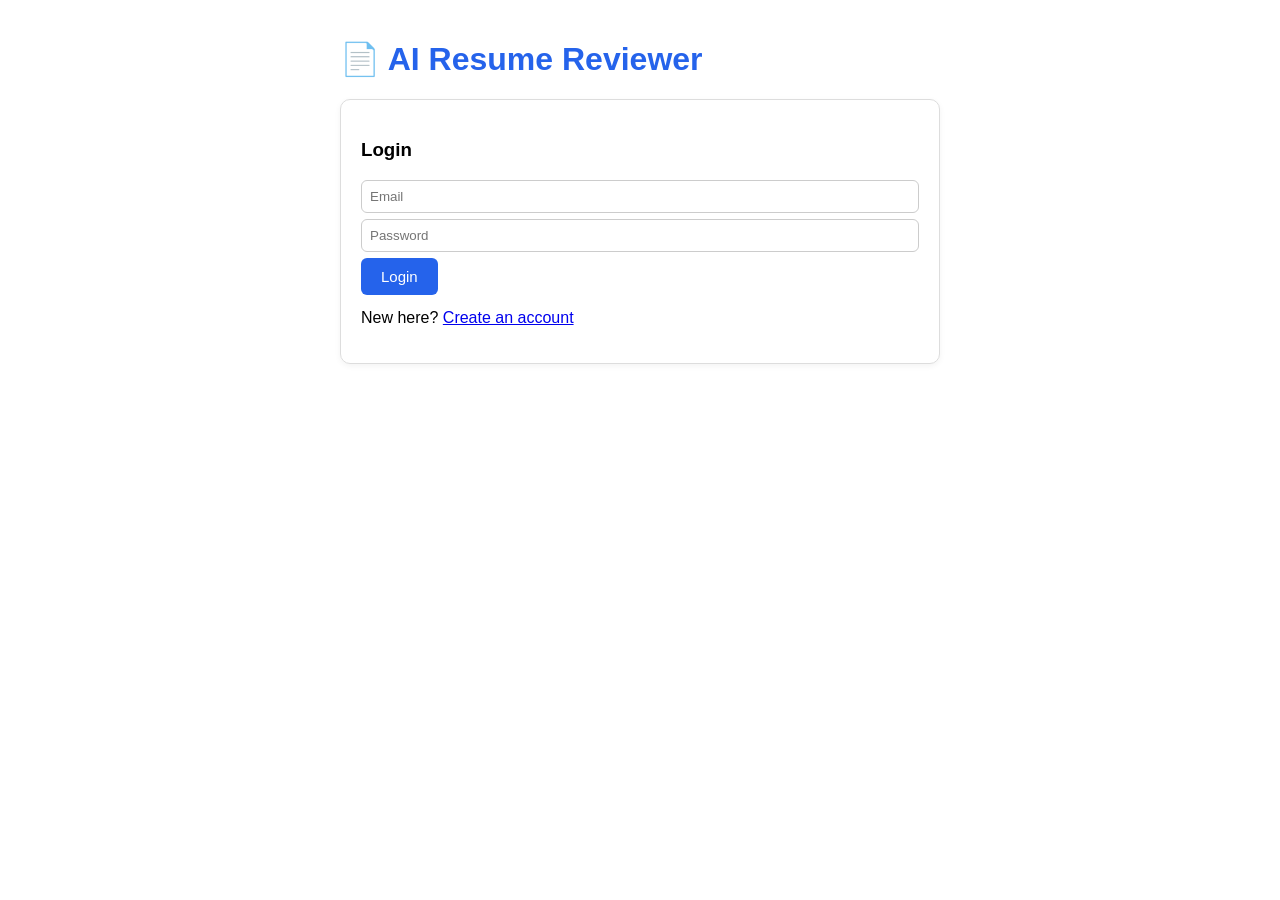
==== frontend/login.html @ 59f7800d "Add rule-based resume reviewer and per-user data isolation - analyze.py: free rule-based resume scor" ====
<!DOCTYPE html>
  <html lang="en">
  <head>
    <meta charset="UTF-8" />
    <title>Login - AI Resume Reviewer</title>
    <link rel="stylesheet" href="style.css" />
  </head>
  <body>
    <h1>📄 AI Resume Reviewer</h1>

    <div class="card">
      <h3>Login</h3>
      <input type="email" id="email" placeholder="Email" />
      <input type="password" id="password" placeholder="Password" />
      <button onclick="login()">Login</button>
      <div id="authStatus"></div>
      <p style="margin-top:14px;">New here? <a href="signup.html">Create an account</a></p>
    </div>

    <script>
      const API = "http://127.0.0.1:8000";

      if (localStorage.getItem("token")) {
        window.location.href = "dashboard.html";
      }

      async function login() {
        const email = document.getElementById("email").value;
        const password = document.getElementById("password").value;
        const authStatus = document.getElementById("authStatus");

        const form = new URLSearchParams();
        form.append("username", email);
        form.append("password", password);

        const res = await fetch(`${API}/login`, {
          method: "POST",
          headers: { "Content-Type": "application/x-www-form-urlencoded" },
          body: form,
        });

        if (res.ok) {
          const data = await res.json();
          localStorage.setItem("token", data.access_token);
          window.location.href = "dashboard.html";
        } else {
          authStatus.textContent = "❌ Invalid email or password";
        }
      }
    </script>
  </body>
  </html>
---- frontend/style.css ----
body { font-family: Arial, sans-serif; max-width: 600px; margin: 40px auto; padding: 0 20px; }

h1 { color: #2563eb; }

.card { border: 1px solid #ddd; border-radius: 10px; padding: 20px; margin-top: 20px; box-shadow: 0 2px 6px rgba(0,0,0,0.05); }


  /* Default (blue) button */
button { background: #2563eb; color: white; border: none; padding: 10px 20px; border-radius: 6px; cursor: pointer; font-size: 15px;}

 /* Hover ONLY when the button is enabled */
button:hover:not(:disabled) { background: #1d4ed8; }

/* Disabled = grey, stays grey even on hover, not clickable */
button:disabled { background: #9ca3af; cursor: not-allowed; }

/* Green button (signup) */
.btn-green { background: #16a34a; }
.btn-green:hover:not(:disabled) { background: #15803d; }



input[type=email], input[type=password], input[type=text] { display:block; width:100%; padding:8px; margin:6px 0; border:1px solid #ccc;
border-radius:6px; box-sizing:border-box; }

.stat { display: flex; justify-content: space-between; padding: 6px 0; border-bottom: 1px solid #eee; }

.preview { background: #f8fafc; padding: 12px; border-radius: 6px; white-space: pre-wrap; font-size: 13px; max-height: 200px;
overflow-y: auto; }

#status, #authStatus { margin-top: 12px; color: #666; }

.row { display:flex; gap:10px; }

.error { color: #dc2626; font-size: 13px; margin: 2px 0 8px; min-height: 16px; }
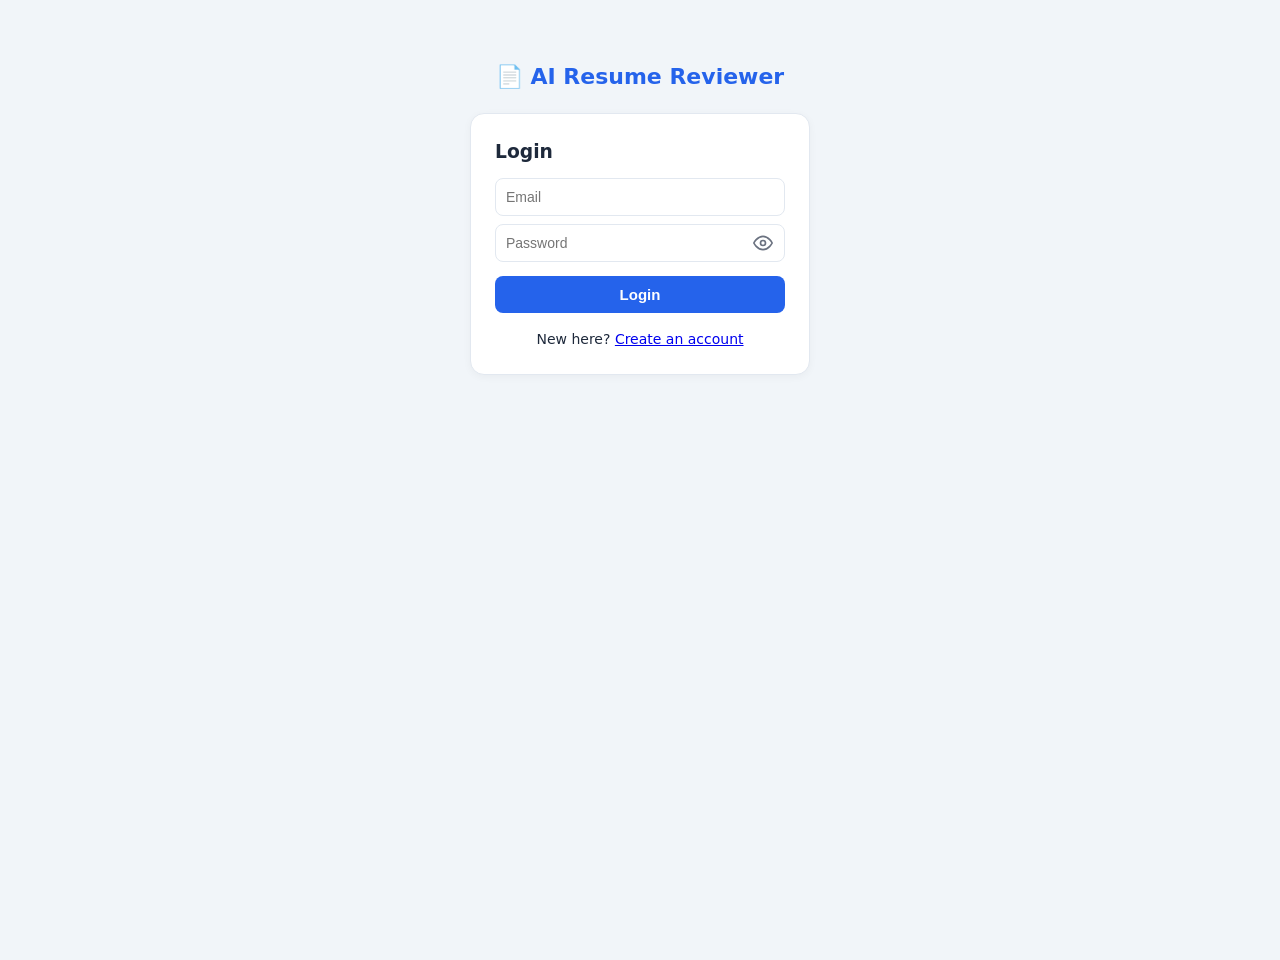
==== commit 5e1cc852: "Redesign UI: score ring dashboard, centered auth pages, toast notifications - Add circular SVG score" ====
--- a/frontend/login.html
+++ b/frontend/login.html
@@ -1,38 +1,94 @@
- <!DOCTYPE html>
-  <html lang="en">
-  <head>
-    <meta charset="UTF-8" />
-    <title>Login - AI Resume Reviewer</title>
-    <link rel="stylesheet" href="style.css" />
-  </head>
-  <body>
-    <h1>📄 AI Resume Reviewer</h1>
+<!DOCTYPE html>
+<html lang="en">
+<head>
+  <meta charset="UTF-8" />
+  <meta name="viewport" content="width=device-width, initial-scale=1.0" />
+  <title>Login - AI Resume Reviewer</title>
+  <link rel="stylesheet" href="style.css" />
+</head>
+<body>
+
+  <!-- Toast element (sits invisible until showToast() is called) -->
+  <div id="toast" class="toast"></div>
+
+  <div class="auth-wrap">
+    <h1 style="text-align:center; color:var(--blue); font-size:22px; margin-bottom:20px;">
+      📄 AI Resume Reviewer
+    </h1>
 
     <div class="card">
       <h3>Login</h3>
+
       <input type="email" id="email" placeholder="Email" />
-      <input type="password" id="password" placeholder="Password" />
-      <button onclick="login()">Login</button>
-      <div id="authStatus"></div>
-      <p style="margin-top:14px;">New here? <a href="signup.html">Create an account</a></p>
+
+      <div style="position:relative;">
+        <input type="password" id="password" placeholder="Password" style="padding-right:42px;" />
+        <span id="togglePass" onclick="togglePassword()"
+        style="position:absolute; right:12px; top:50%; transform:translateY(-50%); cursor:pointer; color:#6b7280;
+        display:flex;"></span>
+      </div>
+
+      <button onclick="login()" style="width:100%; margin-top:6px;">Login</button>
+      <div id="authStatus" style="margin-top:12px; font-size:14px; color:var(--muted);"></div>
+
+      <p style="margin-top:16px; text-align:center; font-size:14px;">
+        New here? <a href="signup.html">Create an account</a>
+      </p>
     </div>
+  </div>
 
-    <script>
-      const API = "http://127.0.0.1:8000";
+  <script>
+    const API = "http://127.0.0.1:8000";
 
-      if (localStorage.getItem("token")) {
-        window.location.href = "dashboard.html";
+    // --- Reusable toast: showToast("message", "success" | "error" | "info") ---
+    function showToast(message, type = "info", duration = 2500) {
+      const toast = document.getElementById("toast");
+      toast.textContent = message;
+      toast.className = "toast " + type;   // reset + apply color type
+      void toast.offsetWidth;              // force reflow so the animation restarts
+      toast.classList.add("show");
+      setTimeout(() => toast.classList.remove("show"), duration);
+    }
+
+    if (localStorage.getItem("token")) {
+      window.location.href = "dashboard.html";
+    }
+
+    // Show a one-time "flash" message (e.g. after logout) as a toast, then clear it
+    const flash = localStorage.getItem("flash");
+    if (flash) {
+      showToast(flash, "success");
+      localStorage.removeItem("flash");
+    }
+
+    const passInput  = document.getElementById("password");
+    const togglePass = document.getElementById("togglePass");
+
+    const eyeIcon = `<svg xmlns="http://www.w3.org/2000/svg" width="20" height="20" viewBox="0 0 24 24" fill="none" stroke="currentColor" stroke-width="2" stroke-linecap="round" stroke-linejoin="round"><path d="M1 12s4-8 11-8 11 8 11 8-4 8-11 8-11-8-11-8z"></path><circle cx="12" cy="12" r="3"></circle></svg>`;
+    const eyeOffIcon = `<svg xmlns="http://www.w3.org/2000/svg" width="20" height="20" viewBox="0 0 24 24" fill="none" stroke="currentColor" stroke-width="2" stroke-linecap="round" stroke-linejoin="round"><path d="M17.94 17.94A10.07 10.07 0 0 1 12 20c-7 0-11-8-11-8a18.45 18.45 0 0 1 5.06-5.94M9.9 4.24A9.12 9.12 0 0 1 12 4c7 0 11 8 11 8a18.5 18.5 0 0 1-2.16 3.19m-6.72-1.07a3 3 0 1 1-4.24-4.24"></path><line x1="1" y1="1" x2="23" y2="23"></line></svg>`;
+
+    togglePass.innerHTML = eyeIcon;
+
+    function togglePassword() {
+      if (passInput.type === "password") {
+        passInput.type = "text";
+        togglePass.innerHTML = eyeOffIcon;
+      } else {
+        passInput.type = "password";
+        togglePass.innerHTML = eyeIcon;
       }
+    }
 
-      async function login() {
-        const email = document.getElementById("email").value;
-        const password = document.getElementById("password").value;
-        const authStatus = document.getElementById("authStatus");
+    async function login() {
+      const email = document.getElementById("email").value;
+      const password = passInput.value;
+      const authStatus = document.getElementById("authStatus");
 
-        const form = new URLSearchParams();
-        form.append("username", email);
-        form.append("password", password);
+      const form = new URLSearchParams();
+      form.append("username", email);
+      form.append("password", password);
 
+      try {
         const res = await fetch(`${API}/login`, {
           method: "POST",
           headers: { "Content-Type": "application/x-www-form-urlencoded" },
@@ -42,11 +98,15 @@
         if (res.ok) {
           const data = await res.json();
           localStorage.setItem("token", data.access_token);
-          window.location.href = "dashboard.html";
+          showToast("✅ Login successful!", "success");
+          setTimeout(() => { window.location.href = "dashboard.html"; }, 1000);
         } else {
-          authStatus.textContent = "❌ Invalid email or password";
+          showToast("❌ Invalid email or password", "error");
         }
+      } catch (e) {
+        showToast("❌ Could not reach the server. Is it running?", "error");
       }
-    </script>
-  </body>
-  </html>+    }
+  </script>
+</body>
+</html>
--- a/frontend/style.css
+++ b/frontend/style.css
@@ -1,35 +1,237 @@
-body { font-family: Arial, sans-serif; max-width: 600px; margin: 40px auto; padding: 0 20px; }
-
-h1 { color: #2563eb; }
-
-.card { border: 1px solid #ddd; border-radius: 10px; padding: 20px; margin-top: 20px; box-shadow: 0 2px 6px rgba(0,0,0,0.05); }
-
-
-  /* Default (blue) button */
-button { background: #2563eb; color: white; border: none; padding: 10px 20px; border-radius: 6px; cursor: pointer; font-size: 15px;}
-
- /* Hover ONLY when the button is enabled */
-button:hover:not(:disabled) { background: #1d4ed8; }
-
-/* Disabled = grey, stays grey even on hover, not clickable */
+/* ===== Base / Reset ===== */
+* { margin: 0; padding: 0; box-sizing: border-box; }
+
+:root {
+  --blue: #2563eb;
+  --blue-dark: #1d4ed8;
+  --green: #16a34a;
+  --red: #dc2626;
+  --orange: #f59e0b;
+  --bg: #f1f5f9;
+  --card: #ffffff;
+  --text: #1e293b;
+  --muted: #64748b;
+  --border: #e2e8f0;
+}
+
+body {
+  font-family: 'Segoe UI', system-ui, -apple-system, Arial, sans-serif;
+  background: var(--bg);
+  color: var(--text);
+  line-height: 1.5;
+  min-height: 100vh;
+}
+
+/* ===== Top navigation bar ===== */
+.navbar {
+  background: var(--card);
+  border-bottom: 1px solid var(--border);
+  padding: 14px 28px;
+  display: flex;
+  align-items: center;
+  justify-content: space-between;
+  position: sticky;
+  top: 0;
+  z-index: 10;
+  box-shadow: 0 1px 3px rgba(0,0,0,0.04);
+}
+.navbar .brand {
+  font-size: 20px;
+  font-weight: 700;
+  color: var(--blue);
+  display: flex;
+  align-items: center;
+  gap: 8px;
+}
+
+/* ===== Page container ===== */
+.container {
+  max-width: 860px;
+  margin: 28px auto;
+  padding: 0 20px;
+}
+
+/* ===== Cards ===== */
+.card {
+  background: var(--card);
+  border: 1px solid var(--border);
+  border-radius: 14px;
+  padding: 24px;
+  margin-bottom: 20px;
+  box-shadow: 0 2px 8px rgba(0,0,0,0.04);
+}
+.card h2, .card h3 { margin-bottom: 12px; }
+
+/* ===== Upload area ===== */
+.upload-card { text-align: center; }
+.upload-card h2 { font-size: 18px; }
+.upload-card p { color: var(--muted); margin-bottom: 16px; }
+.upload-row {
+  display: flex;
+  gap: 10px;
+  justify-content: center;
+  align-items: center;
+  flex-wrap: wrap;
+}
+input[type="file"] {
+  border: 1px solid var(--border);
+  border-radius: 8px;
+  padding: 8px 10px;
+  background: #f8fafc;
+  cursor: pointer;
+}
+
+/* ===== Buttons ===== */
+button {
+  background: var(--blue);
+  color: #fff;
+  border: none;
+  padding: 10px 22px;
+  border-radius: 8px;
+  font-size: 15px;
+  font-weight: 600;
+  cursor: pointer;
+  transition: background 0.15s ease, transform 0.05s ease;
+}
+button:hover:not(:disabled) { background: var(--blue-dark); }
+button:active:not(:disabled) { transform: translateY(1px); }
 button:disabled { background: #9ca3af; cursor: not-allowed; }
-
-/* Green button (signup) */
-.btn-green { background: #16a34a; }
-.btn-green:hover:not(:disabled) { background: #15803d; }
-
-
-
-input[type=email], input[type=password], input[type=text] { display:block; width:100%; padding:8px; margin:6px 0; border:1px solid #ccc;
-border-radius:6px; box-sizing:border-box; }
-
-.stat { display: flex; justify-content: space-between; padding: 6px 0; border-bottom: 1px solid #eee; }
-
-.preview { background: #f8fafc; padding: 12px; border-radius: 6px; white-space: pre-wrap; font-size: 13px; max-height: 200px;
-overflow-y: auto; }
-
-#status, #authStatus { margin-top: 12px; color: #666; }
-
-.row { display:flex; gap:10px; }
-
-.error { color: #dc2626; font-size: 13px; margin: 2px 0 8px; min-height: 16px; }+.btn-grey { background: #64748b; padding: 6px 14px; font-size: 13px; }
+.btn-grey:hover:not(:disabled) { background: #475569; }
+.btn-red { background: var(--red); padding: 7px 16px; font-size: 13px; }
+.btn-red:hover:not(:disabled) { background: #b91c1c; }
+
+/* ===== Status text ===== */
+#status { margin-top: 14px; color: var(--muted); min-height: 22px; font-size: 14px; }
+
+/* ===== Score ring (hero) ===== */
+.score-hero {
+  display: flex;
+  align-items: center;
+  gap: 28px;
+  flex-wrap: wrap;
+  justify-content: center;
+}
+.ring-wrap { position: relative; width: 150px; height: 150px; flex-shrink: 0; }
+.ring-wrap svg { transform: rotate(-90deg); }
+.ring-bg { fill: none; stroke: #eef2f7; stroke-width: 12; }
+.ring-fg {
+  fill: none;
+  stroke-width: 12;
+  stroke-linecap: round;
+  transition: stroke-dashoffset 1s ease;
+}
+.ring-label {
+  position: absolute;
+  inset: 0;
+  display: flex;
+  flex-direction: column;
+  align-items: center;
+  justify-content: center;
+}
+.ring-label .num { font-size: 36px; font-weight: 700; }
+.ring-label .max { font-size: 13px; color: var(--muted); }
+.score-text { text-align: left; }
+.score-text h3 { font-size: 20px; margin-bottom: 4px; }
+.score-text p { color: var(--muted); font-size: 14px; }
+
+/* ===== Stats row ===== */
+.stats-grid {
+  display: grid;
+  grid-template-columns: repeat(3, 1fr);
+  gap: 12px;
+}
+.stat-box {
+  background: #f8fafc;
+  border: 1px solid var(--border);
+  border-radius: 10px;
+  padding: 14px;
+  text-align: center;
+}
+.stat-box .val { font-size: 22px; font-weight: 700; color: var(--blue); }
+.stat-box .lbl { font-size: 12px; color: var(--muted); text-transform: uppercase; letter-spacing: 0.5px; }
+
+/* ===== Good / Improve two-column ===== */
+.feedback-grid {
+  display: grid;
+  grid-template-columns: 1fr 1fr;
+  gap: 20px;
+}
+.feedback-col h4 {
+  font-size: 15px;
+  margin-bottom: 10px;
+  padding-bottom: 6px;
+  border-bottom: 2px solid var(--border);
+}
+.feedback-col.good h4 { color: var(--green); }
+.feedback-col.improve h4 { color: var(--red); }
+.feedback-col ul { list-style: none; }
+.feedback-col li {
+  padding: 7px 0;
+  font-size: 14px;
+  border-bottom: 1px solid #f1f5f9;
+}
+
+/* ===== Saved resumes list ===== */
+.resume-item {
+  display: flex;
+  justify-content: space-between;
+  align-items: center;
+  padding: 14px 18px;
+  border: 1px solid var(--border);
+  border-radius: 10px;
+  margin-bottom: 10px;
+  background: var(--card);
+}
+.resume-item small { color: var(--muted); }
+.empty { color: var(--muted); text-align: center; padding: 20px; }
+
+/* ===== Auth pages (login / signup) ===== */
+.auth-wrap {
+  max-width: 380px;
+  margin: 60px auto;
+  padding: 0 20px;
+}
+input[type="email"], input[type="password"], input[type="text"] {
+  display: block;
+  width: 100%;
+  padding: 10px;
+  margin: 8px 0;
+  border: 1px solid var(--border);
+  border-radius: 8px;
+  box-sizing: border-box;
+  font-size: 14px;
+}
+.error { color: var(--red); font-size: 13px; margin: 2px 0 8px; min-height: 16px; }
+
+/* ===== Toast / Snackbar ===== */
+.toast {
+  position: fixed;
+  top: 24px;
+  left: 50%;
+  transform: translateX(-50%) translateY(-20px);
+  background: #1e293b;
+  color: #fff;
+  padding: 13px 22px;
+  border-radius: 10px;
+  font-size: 14px;
+  font-weight: 500;
+  box-shadow: 0 6px 20px rgba(0,0,0,0.18);
+  opacity: 0;
+  pointer-events: none;
+  transition: opacity 0.3s ease, transform 0.3s ease;
+  z-index: 1000;
+}
+.toast.show {
+  opacity: 1;
+  transform: translateX(-50%) translateY(0);
+}
+.toast.success { background: #16a34a; }
+.toast.error   { background: #dc2626; }
+.toast.info    { background: #2563eb; }
+
+/* ===== Responsive ===== */
+@media (max-width: 640px) {
+  .feedback-grid, .stats-grid { grid-template-columns: 1fr; }
+  .score-text { text-align: center; }
+}
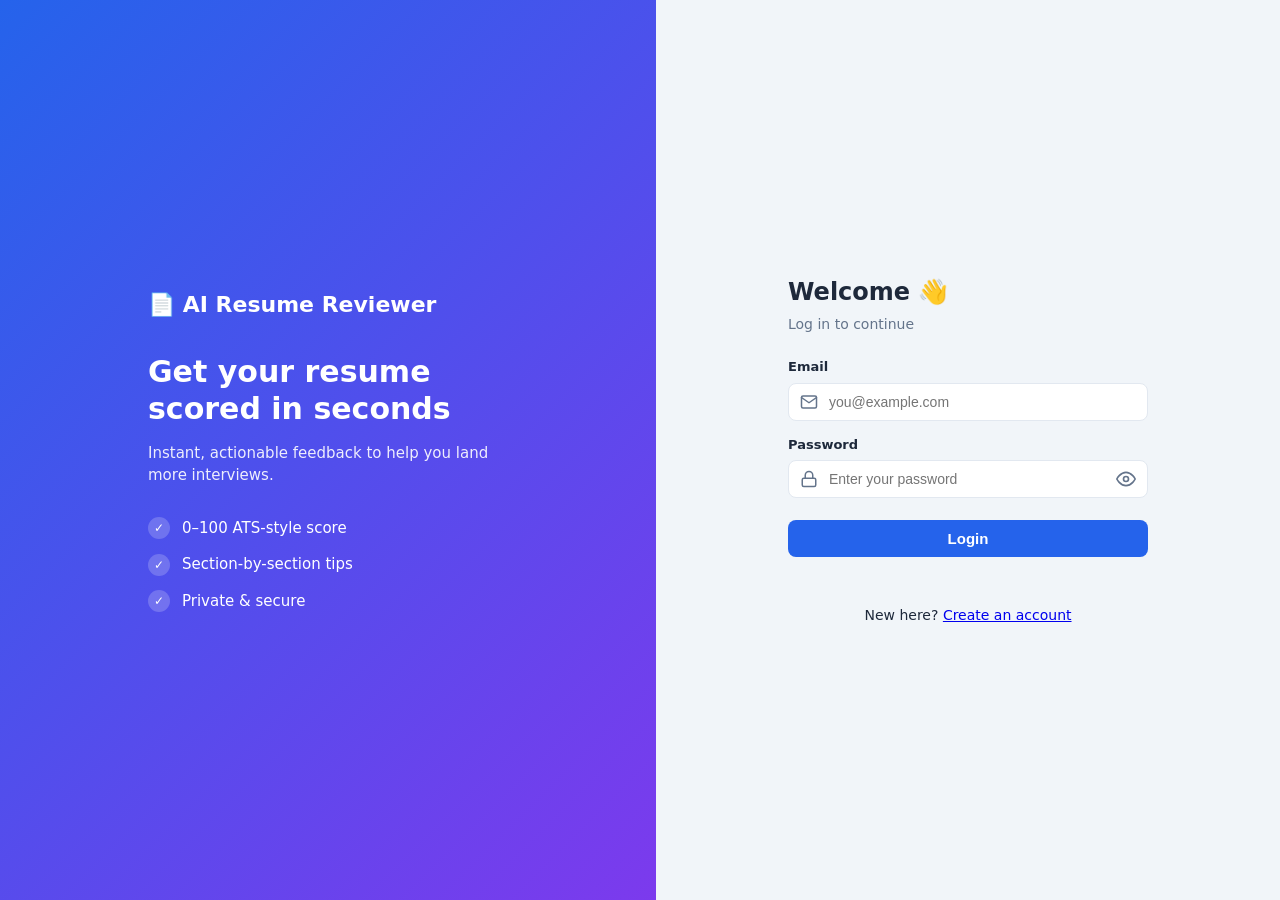
==== commit dea79ec6: "feat(auth): redesign login & signup with split-screen branded layout - Add gradient brand panel with" ====
--- a/frontend/login.html
+++ b/frontend/login.html
@@ -11,34 +11,56 @@
   <!-- Toast element (sits invisible until showToast() is called) -->
   <div id="toast" class="toast"></div>
 
-  <div class="auth-wrap">
-    <h1 style="text-align:center; color:var(--blue); font-size:22px; margin-bottom:20px;">
-      📄 AI Resume Reviewer
-    </h1>
+  <div class="auth-split">
 
-    <div class="card">
-      <h3>Login</h3>
+    <!-- ===== Left: branded panel ===== -->
+    <aside class="auth-brand">
+      <div class="auth-brand-inner">
+        <div class="auth-logo">📄 AI Resume Reviewer</div>
+        <h2 class="auth-tagline">Get your resume scored in seconds</h2>
+        <p class="auth-sub">Instant, actionable feedback to help you land more interviews.</p>
+        <ul class="auth-features">
+          <li>0–100 ATS-style score</li>
+          <li>Section-by-section tips</li>
+          <li>Private &amp; secure</li>
+        </ul>
+      </div>
+    </aside>
 
-      <input type="email" id="email" placeholder="Email" />
+    <!-- ===== Right: login form ===== -->
+    <main class="auth-form-side">
+      <div class="auth-form-box">
+        <h3 class="auth-form-title">Welcome 👋</h3>
+        <p class="auth-form-subtitle">Log in to continue</p>
 
-      <div style="position:relative;">
-        <input type="password" id="password" placeholder="Password" style="padding-right:42px;" />
-        <span id="togglePass" onclick="togglePassword()"
-        style="position:absolute; right:12px; top:50%; transform:translateY(-50%); cursor:pointer; color:#6b7280;
-        display:flex;"></span>
+        <label for="email" class="field-label">Email</label>
+        <div class="input-icon-wrap">
+          <span class="input-icon">
+            <svg xmlns="http://www.w3.org/2000/svg" width="18" height="18" viewBox="0 0 24 24" fill="none" stroke="currentColor" stroke-width="2" stroke-linecap="round" stroke-linejoin="round"><path d="M4 4h16c1.1 0 2 .9 2 2v12c0 1.1-.9 2-2 2H4c-1.1 0-2-.9-2-2V6c0-1.1.9-2 2-2z"></path><polyline points="22,6 12,13 2,6"></polyline></svg>
+          </span>
+          <input type="email" id="email" placeholder="you@example.com" />
+        </div>
+
+        <label for="password" class="field-label">Password</label>
+        <div class="input-icon-wrap">
+          <span class="input-icon">
+            <svg xmlns="http://www.w3.org/2000/svg" width="18" height="18" viewBox="0 0 24 24" fill="none" stroke="currentColor" stroke-width="2" stroke-linecap="round" stroke-linejoin="round"><rect x="3" y="11" width="18" height="11" rx="2" ry="2"></rect><path d="M7 11V7a5 5 0 0 1 10 0v4"></path></svg>
+          </span>
+          <input type="password" id="password" placeholder="Enter your password" />
+          <span id="togglePass" onclick="togglePassword()" class="input-toggle"></span>
+        </div>
+
+        <button id="loginBtn" onclick="login()" class="btn-block">Login</button>
+        <div id="authStatus" class="auth-status"></div>
+
+        <p class="auth-switch">New here? <a href="signup.html">Create an account</a></p>
       </div>
+    </main>
 
-      <button onclick="login()" style="width:100%; margin-top:6px;">Login</button>
-      <div id="authStatus" style="margin-top:12px; font-size:14px; color:var(--muted);"></div>
-
-      <p style="margin-top:16px; text-align:center; font-size:14px;">
-        New here? <a href="signup.html">Create an account</a>
-      </p>
-    </div>
   </div>
 
   <script>
-    const API = "http://127.0.0.1:8000";
+    const API = "https://ai-resume-reviewer-qisc.onrender.com";
 
     // --- Reusable toast: showToast("message", "success" | "error" | "info") ---
     function showToast(message, type = "info", duration = 2500) {
@@ -82,11 +104,16 @@
     async function login() {
       const email = document.getElementById("email").value;
       const password = passInput.value;
-      const authStatus = document.getElementById("authStatus");
+      const btn = document.getElementById("loginBtn");
 
       const form = new URLSearchParams();
       form.append("username", email);
       form.append("password", password);
+
+      // --- loading state ---
+      const originalText = btn.innerHTML;
+      btn.disabled = true;
+      btn.innerHTML = '<span class="btn-spinner"></span> Logging in...';
 
       try {
         const res = await fetch(`${API}/login`, {
@@ -99,12 +126,17 @@
           const data = await res.json();
           localStorage.setItem("token", data.access_token);
           showToast("✅ Login successful!", "success");
+          // keep button disabled while we redirect
           setTimeout(() => { window.location.href = "dashboard.html"; }, 1000);
         } else {
           showToast("❌ Invalid email or password", "error");
+          btn.disabled = false;
+          btn.innerHTML = originalText;
         }
       } catch (e) {
         showToast("❌ Could not reach the server. Is it running?", "error");
+        btn.disabled = false;
+        btn.innerHTML = originalText;
       }
     }
   </script>
--- a/frontend/style.css
+++ b/frontend/style.css
@@ -230,6 +230,129 @@
 .toast.error   { background: #dc2626; }
 .toast.info    { background: #2563eb; }
 
+/* ===== Split auth layout (login) ===== */
+.auth-split {
+  display: flex;
+  min-height: 100vh;
+}
+
+/* Left branded panel */
+.auth-brand {
+  flex: 1;
+  background: linear-gradient(135deg, #2563eb 0%, #7c3aed 100%);
+  color: #fff;
+  display: flex;
+  align-items: center;
+  justify-content: center;
+  padding: 48px 40px;
+}
+.auth-brand-inner { max-width: 360px; }
+.auth-logo {
+  font-size: 22px;
+  font-weight: 700;
+  display: flex;
+  align-items: center;
+  gap: 8px;
+  margin-bottom: 32px;
+}
+.auth-tagline { font-size: 30px; font-weight: 700; line-height: 1.25; margin-bottom: 14px; }
+.auth-sub { font-size: 15px; opacity: 0.9; margin-bottom: 30px; }
+.auth-features { list-style: none; display: flex; flex-direction: column; gap: 14px; }
+.auth-features li { display: flex; align-items: center; gap: 12px; font-size: 15px; }
+.auth-features li::before {
+  content: "✓";
+  display: inline-flex;
+  align-items: center;
+  justify-content: center;
+  width: 22px;
+  height: 22px;
+  flex-shrink: 0;
+  background: rgba(255, 255, 255, 0.2);
+  border-radius: 50%;
+  font-size: 12px;
+  font-weight: 700;
+}
+
+/* Right form panel */
+.auth-form-side {
+  flex: 1;
+  display: flex;
+  align-items: center;
+  justify-content: center;
+  padding: 40px 24px;
+  background: var(--bg);
+}
+.auth-form-box { width: 100%; max-width: 360px; }
+.auth-form-title { font-size: 24px; margin-bottom: 4px; }
+.auth-form-subtitle { color: var(--muted); font-size: 14px; margin-bottom: 22px; }
+
+/* Labelled inputs with leading icons */
+.field-label {
+  display: block;
+  font-size: 13px;
+  font-weight: 600;
+  color: var(--text);
+  margin-top: 14px;
+  margin-bottom: 6px;
+}
+.input-icon-wrap { position: relative; }
+.input-icon-wrap input {
+  margin: 0 !important;
+  padding-left: 40px !important;
+}
+.input-icon-wrap input#password { padding-right: 42px !important; }
+.input-icon {
+  position: absolute;
+  left: 12px;
+  top: 50%;
+  transform: translateY(-50%);
+  display: flex;
+  color: var(--muted);
+  pointer-events: none;
+}
+.input-toggle {
+  position: absolute;
+  right: 12px;
+  top: 50%;
+  transform: translateY(-50%);
+  display: flex;
+  color: var(--muted);
+  cursor: pointer;
+}
+/* Focus state — tells the user which field is active */
+.input-icon-wrap input:focus {
+  outline: none;
+  border-color: var(--blue);
+  box-shadow: 0 0 0 3px rgba(37, 99, 235, 0.15);
+}
+
+.btn-block { width: 100%; margin-top: 22px; }
+.auth-status { margin-top: 12px; min-height: 18px; font-size: 14px; color: var(--muted); text-align: center; }
+.auth-switch { margin-top: 18px; text-align: center; font-size: 14px; }
+
+/* Button loading spinner */
+.btn-spinner {
+  display: inline-block;
+  width: 15px;
+  height: 15px;
+  border: 2px solid rgba(255, 255, 255, 0.5);
+  border-top-color: #fff;
+  border-radius: 50%;
+  animation: spin 0.6s linear infinite;
+  vertical-align: -2px;
+  margin-right: 4px;
+}
+@keyframes spin { to { transform: rotate(360deg); } }
+
+/* Stack the panels on small screens */
+@media (max-width: 820px) {
+  .auth-split { flex-direction: column; }
+  .auth-brand { padding: 32px 24px; }
+  .auth-tagline { font-size: 24px; }
+  .auth-sub { margin-bottom: 20px; }
+  .auth-features { flex-direction: row; flex-wrap: wrap; gap: 10px 18px; }
+}
+
 /* ===== Responsive ===== */
 @media (max-width: 640px) {
   .feedback-grid, .stats-grid { grid-template-columns: 1fr; }
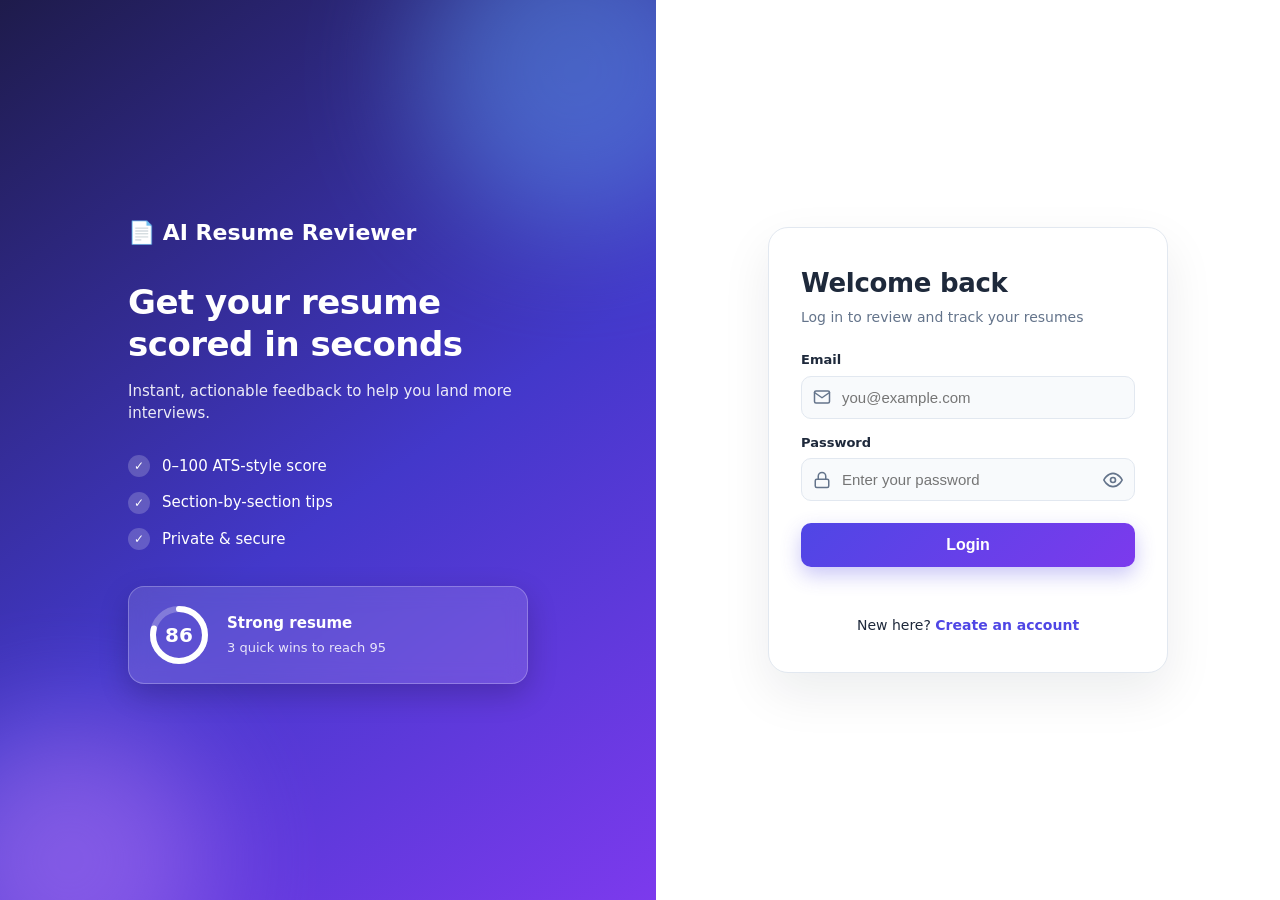
==== commit 1a7e7f56: "redesign the login page" ====
--- a/frontend/login.html
+++ b/frontend/login.html
@@ -24,14 +24,30 @@
           <li>Section-by-section tips</li>
           <li>Private &amp; secure</li>
         </ul>
+
+        <!-- Decorative preview card -->
+        <div class="auth-preview" aria-hidden="true">
+          <div class="auth-preview-ring">
+            <svg viewBox="0 0 64 64" width="64" height="64">
+              <circle cx="32" cy="32" r="26" fill="none" stroke="rgba(255,255,255,.25)" stroke-width="6"/>
+              <circle cx="32" cy="32" r="26" fill="none" stroke="#fff" stroke-width="6" stroke-linecap="round"
+                      stroke-dasharray="163.4" stroke-dashoffset="35" transform="rotate(-90 32 32)"/>
+            </svg>
+            <span>86</span>
+          </div>
+          <div>
+            <strong>Strong resume</strong>
+            <small>3 quick wins to reach 95</small>
+          </div>
+        </div>
       </div>
     </aside>
 
     <!-- ===== Right: login form ===== -->
     <main class="auth-form-side">
       <div class="auth-form-box">
-        <h3 class="auth-form-title">Welcome 👋</h3>
-        <p class="auth-form-subtitle">Log in to continue</p>
+        <h3 class="auth-form-title">Welcome back</h3>
+        <p class="auth-form-subtitle">Log in to review and track your resumes</p>
 
         <label for="email" class="field-label">Email</label>
         <div class="input-icon-wrap">
--- a/frontend/style.css
+++ b/frontend/style.css
@@ -344,6 +344,79 @@
 }
 @keyframes spin { to { transform: rotate(360deg); } }
 
+/* ===== Auth redesign overrides ===== */
+.auth-brand {
+  position: relative;
+  overflow: hidden;
+  background: linear-gradient(145deg, #1e1b4b 0%, #4338ca 55%, #7c3aed 100%);
+}
+.auth-brand::before, .auth-brand::after {
+  content: "";
+  position: absolute;
+  border-radius: 50%;
+  filter: blur(60px);
+  opacity: 0.45;
+}
+.auth-brand::before { width: 320px; height: 320px; background: #60a5fa; top: -90px; right: -80px; }
+.auth-brand::after  { width: 280px; height: 280px; background: #c084fc; bottom: -100px; left: -70px; }
+.auth-brand-inner { position: relative; z-index: 1; max-width: 400px; }
+.auth-tagline { font-size: 34px; letter-spacing: -0.5px; }
+
+.auth-preview {
+  margin-top: 36px;
+  display: flex;
+  align-items: center;
+  gap: 16px;
+  padding: 16px 18px;
+  background: rgba(255, 255, 255, 0.12);
+  border: 1px solid rgba(255, 255, 255, 0.25);
+  border-radius: 16px;
+  backdrop-filter: blur(10px);
+  -webkit-backdrop-filter: blur(10px);
+  box-shadow: 0 10px 30px rgba(0, 0, 0, 0.2);
+}
+.auth-preview-ring { position: relative; width: 64px; height: 64px; flex-shrink: 0; }
+.auth-preview-ring span {
+  position: absolute; inset: 0;
+  display: flex; align-items: center; justify-content: center;
+  font-size: 20px; font-weight: 700;
+}
+.auth-preview strong { display: block; font-size: 15px; }
+.auth-preview small { font-size: 13px; opacity: 0.85; }
+
+.auth-form-side { background: #fff; }
+.auth-form-box {
+  max-width: 400px;
+  padding: 36px 32px;
+  background: #fff;
+  border: 1px solid var(--border);
+  border-radius: 20px;
+  box-shadow: 0 20px 50px rgba(15, 23, 42, 0.08);
+}
+.auth-form-title { font-size: 26px; font-weight: 700; letter-spacing: -0.3px; }
+.input-icon-wrap input {
+  padding-top: 12px !important;
+  padding-bottom: 12px !important;
+  background: #f8fafc;
+  border-radius: 10px !important;
+  font-size: 15px !important;
+  transition: border-color .15s, box-shadow .15s, background .15s;
+}
+.input-icon-wrap input:focus { background: #fff; }
+.btn-block {
+  padding: 13px 22px;
+  border-radius: 10px;
+  font-size: 16px;
+  background: linear-gradient(135deg, #4f46e5, #7c3aed);
+  box-shadow: 0 8px 20px rgba(79, 70, 229, 0.3);
+}
+.btn-block:hover:not(:disabled) {
+  background: linear-gradient(135deg, #4338ca, #6d28d9);
+  box-shadow: 0 10px 24px rgba(79, 70, 229, 0.4);
+}
+.auth-switch a { color: #4f46e5; font-weight: 600; text-decoration: none; }
+.auth-switch a:hover { text-decoration: underline; }
+
 /* Stack the panels on small screens */
 @media (max-width: 820px) {
   .auth-split { flex-direction: column; }
@@ -351,6 +424,9 @@
   .auth-tagline { font-size: 24px; }
   .auth-sub { margin-bottom: 20px; }
   .auth-features { flex-direction: row; flex-wrap: wrap; gap: 10px 18px; }
+  .auth-preview { display: none; }
+  .auth-form-side { padding: 28px 16px; }
+  .auth-form-box { padding: 28px 22px; }
 }
 
 /* ===== Responsive ===== */
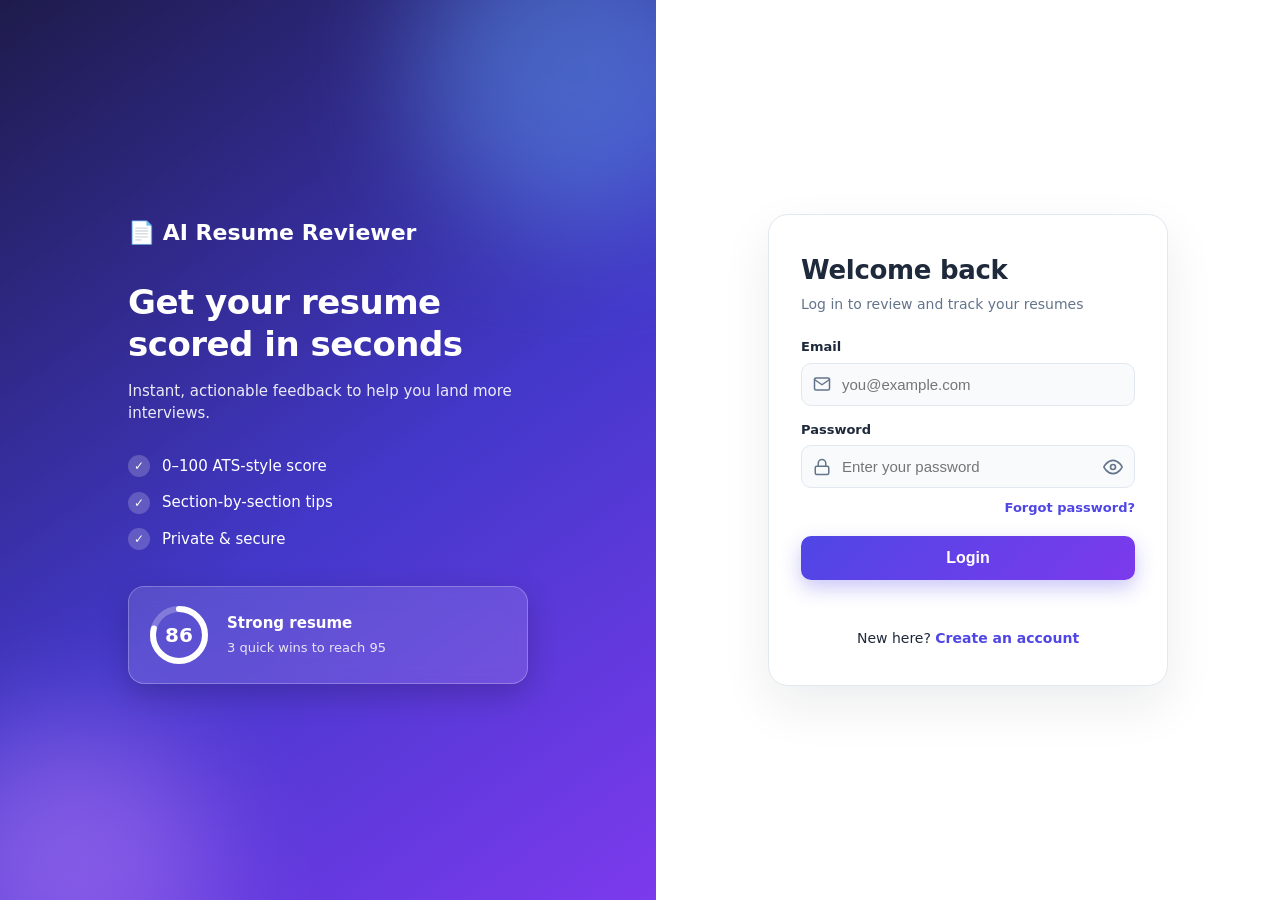
==== commit 9c00ceb8: "forgot passowrd" ====
--- a/frontend/login.html
+++ b/frontend/login.html
@@ -66,7 +66,9 @@
           <span id="togglePass" onclick="togglePassword()" class="input-toggle"></span>
         </div>
 
-        <button id="loginBtn" onclick="login()" class="btn-block">Login</button>
+        <div class="forgot-row"><a href="forgot.html">Forgot password?</a></div>
+
+        <button id="loginBtn"onclick="login()" class="btn-block">Login</button>
         <div id="authStatus" class="auth-status"></div>
 
         <p class="auth-switch">New here? <a href="signup.html">Create an account</a></p>
--- a/frontend/style.css
+++ b/frontend/style.css
@@ -417,6 +417,11 @@
 .auth-switch a { color: #4f46e5; font-weight: 600; text-decoration: none; }
 .auth-switch a:hover { text-decoration: underline; }
 
+.forgot-row { text-align: right; margin-top: 10px; font-size: 13px; }
+.forgot-row a { color: #4f46e5; font-weight: 600; text-decoration: none; }
+.forgot-row a:hover { text-decoration: underline; }
+.btn-block { margin-top: 18px; }
+
 /* Stack the panels on small screens */
 @media (max-width: 820px) {
   .auth-split { flex-direction: column; }
